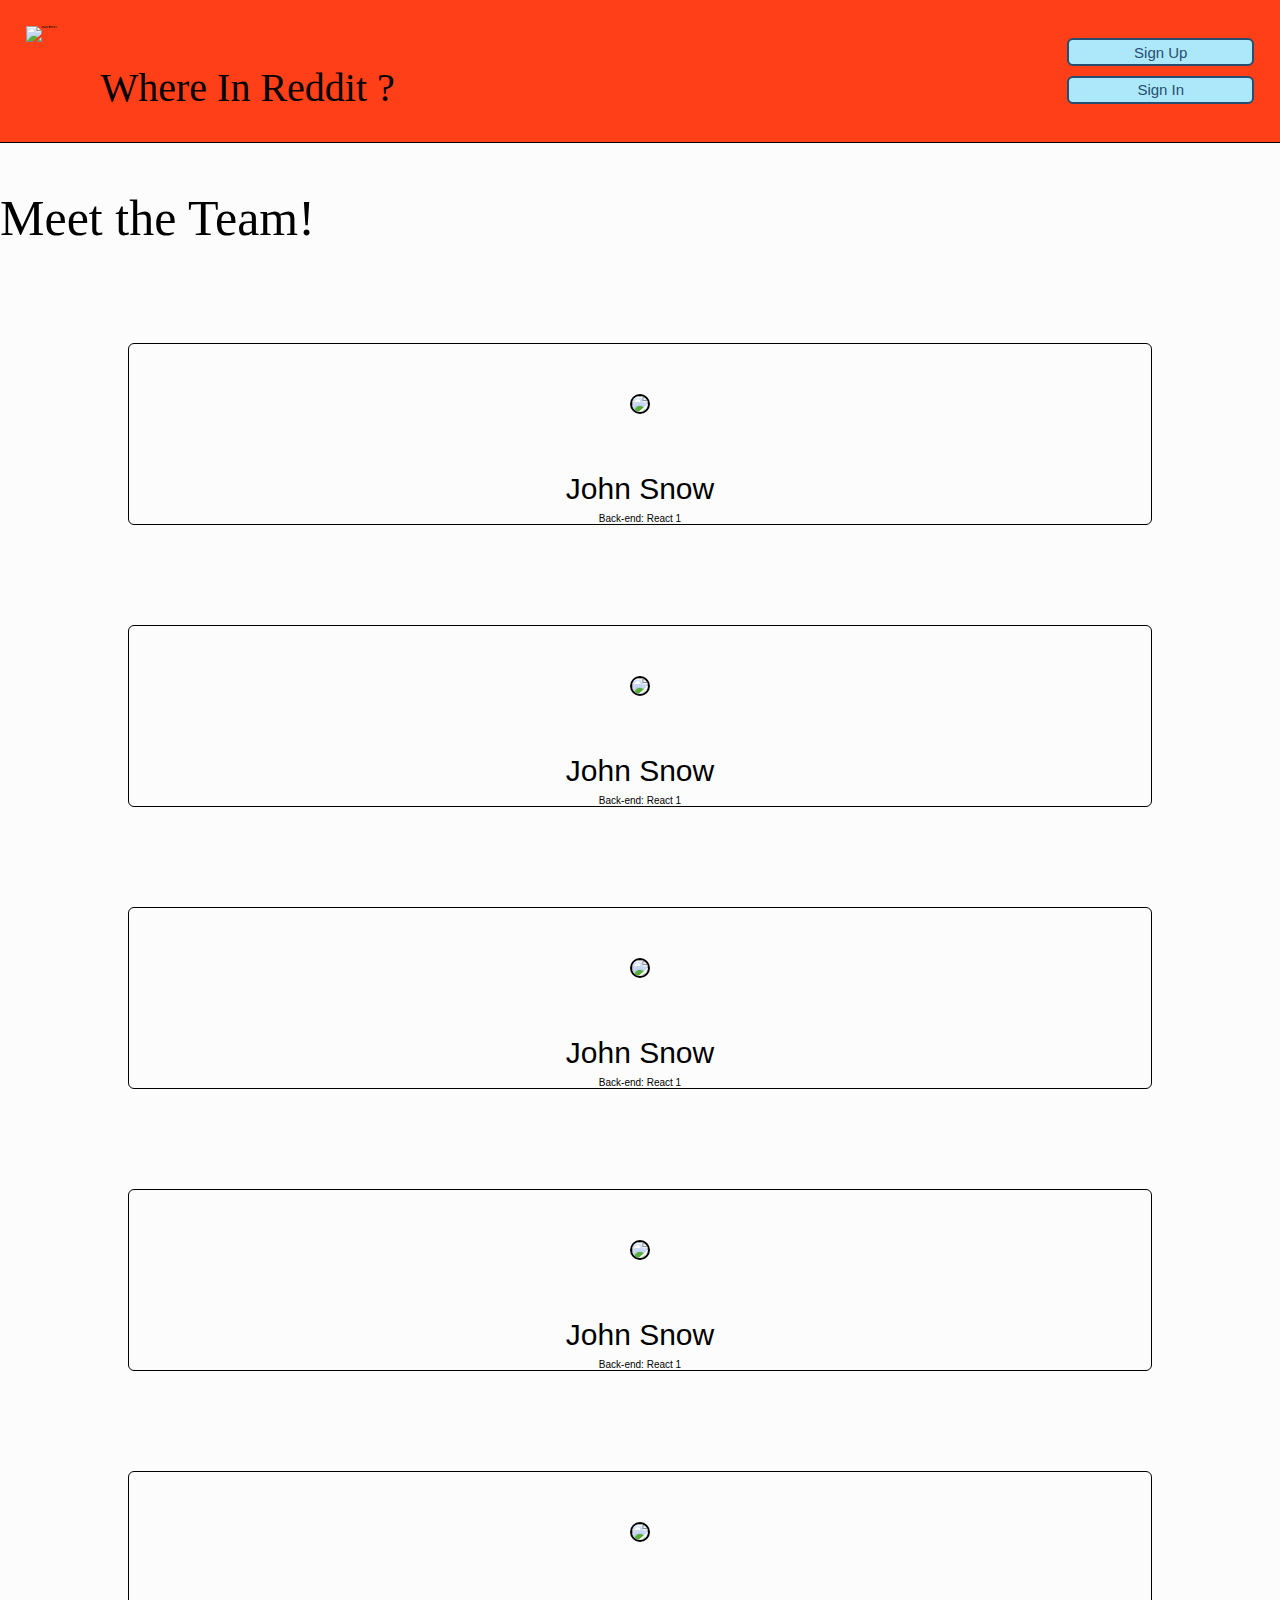
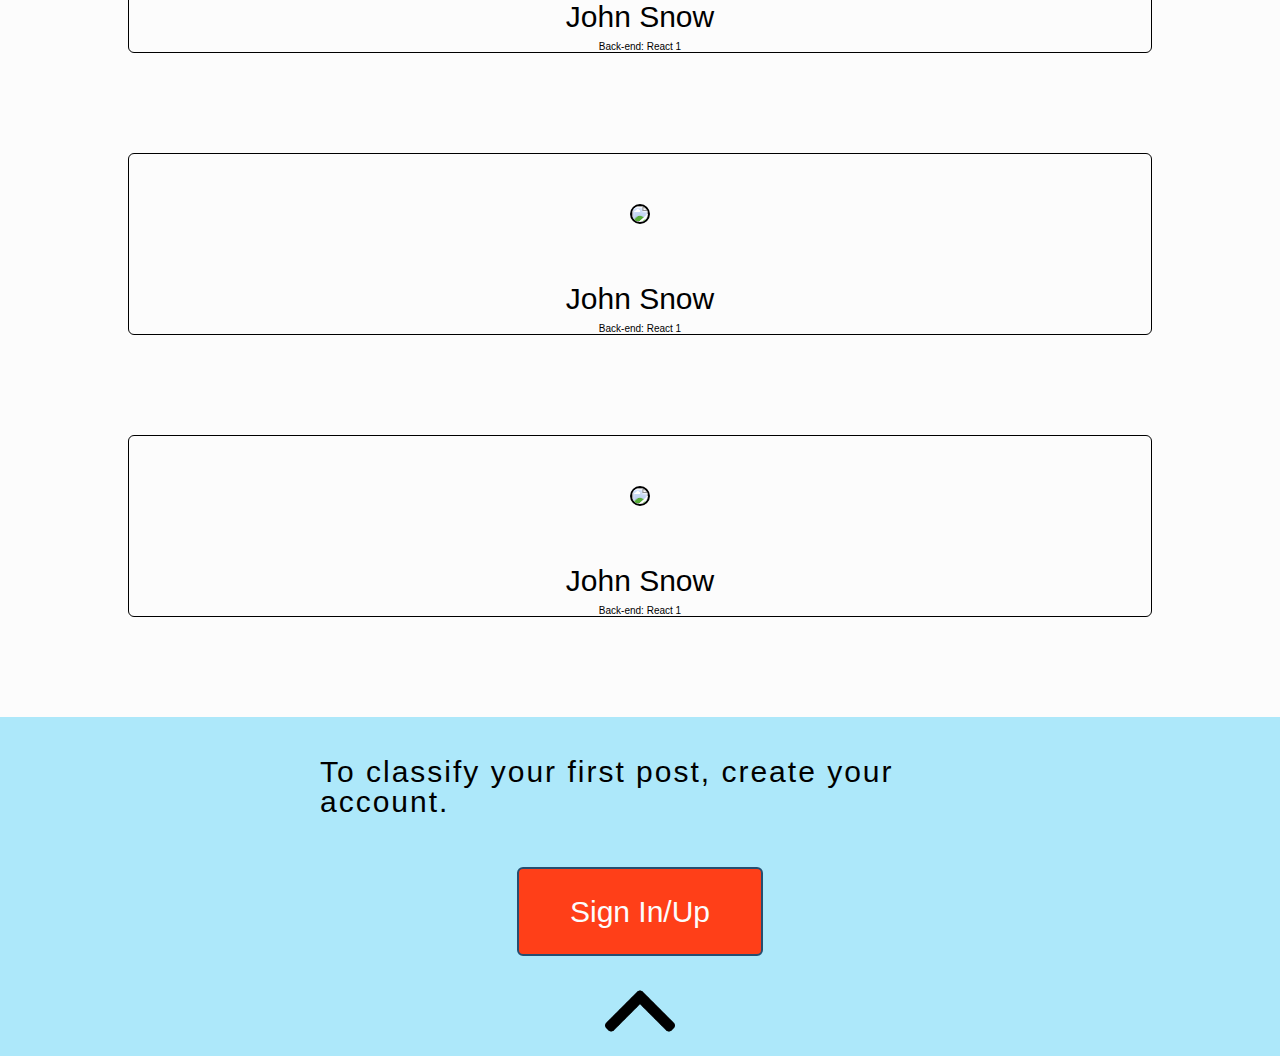
==== html/aboutUs.html @ 795eaf4c "feature frezze ready" ====
<!DOCTYPE html>
<html lang="en">
<head>
    <meta charset="UTF-8">
    <meta name="viewport" content="width=device-width, initial-scale=1.0">
    <link  rel="stylesheet" href="../css/aboutUs.css">
    <title>WhereInReddot</title>
</head>
<body>
    <header>
        <nav class="stickyBar" id='top'>
            <img src="static\img\Logos\wrv2.png" alt="lorem">
            <p>Where In Reddit ?</p>
            <div class=btnwrap>
            <button class="regis">Sign Up</button>
            <button class="logIn">Sign In</button>
            </div>
        </nav>
    </header>
    <section class="content">
        <h1>Meet the Team!</h1>
        <div class="cards">
            <img src="https://picsum.photos/200">
            <h2>John Snow</h2>
            <p>Back-end: React 1</p>
        </div>
        <div class="cards">
            <img src="https://picsum.photos/200">
            <h2>John Snow</h2>
            <p>Back-end: React 1</p>
        </div>
        <div class="cards">
            <img src="https://picsum.photos/200">
            <h2>John Snow</h2>
            <p>Back-end: React 1</p>
        </div>
        <div class="cards">
            <img src="https://picsum.photos/200">
            <h2>John Snow</h2>
            <p>Back-end: React 1</p>
        </div>
        <div class="cards">
            <img src="https://picsum.photos/200">
            <h2>John Snow</h2>
            <p>Back-end: React 1</p>
        </div>
        <div class="cards">
            <img src="https://picsum.photos/200">
            <h2>John Snow</h2>
            <p>Back-end: React 1</p>
        </div>
        <div class="cards">
            <img src="https://picsum.photos/200">
            <h2>John Snow</h2>
            <p>Back-end: React 1</p>
        </div>
    </section>
    <footer class="calltoAction">
        <h1>To classify your first post, create your account.</h1>
        <button class="singUp">Sign In/Up</button>
        <div class="backToTop"><a href="#top"><img src="/static/upArrow.png" alt=""></a></div>
    </footer>
</body>
</html>
---- css/aboutUs.css ----
@font-face {
  font-family: 'Bungee';
  font-style: normal;
  font-weight: 400;
  font-display: swap;
  src: local('Bungee'), local('Bungee-Regular'), url(https://fonts.gstatic.com/s/bungee/v5/N0bU2SZBIuF2PU_ECg.ttf) format('truetype');
}
@font-face {
  font-family: 'Open Sans';
  font-style: normal;
  font-weight: 400;
  font-display: swap;
  src: local('Open Sans Regular'), local('OpenSans-Regular'), url(https://fonts.gstatic.com/s/opensans/v17/mem8YaGs126MiZpBA-U1Ug.ttf) format('truetype');
}
@font-face {
  font-family: 'Open Sans';
  font-style: normal;
  font-weight: 600;
  font-display: swap;
  src: local('Open Sans SemiBold'), local('OpenSans-SemiBold'), url(https://fonts.gstatic.com/s/opensans/v17/mem5YaGs126MiZpBA-UNirk-VQ.ttf) format('truetype');
}
html,
body,
div,
span,
applet,
object,
iframe,
h1,
h2,
h3,
h4,
h5,
h6,
p,
blockquote,
pre,
a,
abbr,
acronym,
address,
big,
cite,
code,
del,
dfn,
em,
img,
ins,
kbd,
q,
s,
samp,
small,
strike,
strong,
sub,
sup,
tt,
var,
b,
u,
i,
center,
dl,
dt,
dd,
ol,
ul,
li,
fieldset,
form,
label,
legend,
table,
caption,
tbody,
tfoot,
thead,
tr,
th,
td,
article,
aside,
canvas,
details,
embed,
figure,
figcaption,
footer,
header,
hgroup,
menu,
nav,
output,
ruby,
section,
summary,
time,
mark,
audio,
video {
  margin: 0;
  padding: 0;
  border: 0;
  font: inherit;
  font-size: 62.5%;
  vertical-align: baseline;
  box-sizing: border-box;
}
/* HTML5 display-role reset for older browsers */
article,
aside,
details,
figcaption,
figure,
footer,
header,
hgroup,
menu,
nav,
section {
  display: block;
}
body {
  line-height: 1;
}
ol,
ul {
  list-style: none;
}
blockquote,
q {
  quotes: none;
}
blockquote:before,
blockquote:after,
q:before,
q:after {
  content: '';
  content: none;
}
table {
  border-collapse: collapse;
  border-spacing: 0;
}
p {
  display: block;
  margin-block-start: 0;
  margin-block-end: 0;
  margin-inline-start: 0px;
  margin-inline-end: 0px;
}
body {
  background-color: #FCFCFC;
  line-height: 0.1rem;
  font-family: Open Sans, sans-serif;
}
nav {
  padding: 2%;
  width: 100%;
  background-color: #ff3f18;
  border-bottom: 0.1rem solid black;
  display: flex;
  flex-direction: row;
  flex-wrap: nowrap;
  justify-content: flex-start;
  align-items: flex-start;
  align-content: flex-start;
}
nav img {
  width: 20%;
}
nav .btnwrap {
  width: 30%;
  margin: 3%;
}
nav .btnwrap .logIn {
  border: 0.2rem solid #254E70;
  border-radius: 6px;
  background-color: #ADE8FA;
  color: #254E70;
  text-decoration: none;
  padding: 2% 4%;
  font-size: 2rem;
  text-align: center;
  width: 100%;
}
nav .btnwrap .logIn:hover {
  background-color: #254E70;
  color: #ADE8FA;
  border: 0.2rem solid black;
}
nav .btnwrap .regis {
  border: 0.2rem solid #254E70;
  border-radius: 6px;
  background-color: #ADE8FA;
  color: #254E70;
  text-decoration: none;
  padding: 2% 4%;
  font-size: 2rem;
  text-align: center;
  width: 100%;
  margin-bottom: 5%;
}
nav .btnwrap .regis:hover {
  background-color: #254E70;
  color: #ADE8FA;
  border: 0.2rem solid black;
}
nav p {
  font-family: Bungee, cursive;
  font-size: 1.5rem;
  width: 51%;
  margin-block-start: 12%;
}
@media (min-width: 500px) {
  nav p {
    font-size: 2rem;
  }
}
@media (min-width: 800px) {
  nav p {
    font-size: 3.1rem;
  }
  nav .btnwrap .logIn,
  nav .btnwrap .regis {
    font-size: 4rem;
  }
}
@media (min-width: 1000px) {
  nav img {
    width: 8%;
  }
  nav .btnwrap {
    margin: 1% 0% 1% 20%;
    width: 20%;
  }
  nav .btnwrap .logIn,
  nav .btnwrap .regis {
    font-size: 1.5rem;
  }
  nav p {
    font-size: 4rem;
    margin-block-start: 5%;
    width: 77%;
  }
}
.content {
  margin: 5% display: flex; flex-direction: column; flex-wrap: wrap; justify-content: center; align-items: center; align-content: flex-start;;
}
.content h1 {
  display: block;
  width: 90%;
  font-family: Bungee, cursive;
  font-size: 5rem;
  line-height: 5rem;
  margin: 5rem 0;
}
.content .cards {
  border: 0.1rem solid black;
  border-radius: 6px;
  text-align: center;
  margin: 10rem 10%;
}
.content .cards img {
  width: 100%;
  margin: 5rem 0;
  border: 0.2rem solid black;
  border-radius: 50%;
}
.content h2 {
  font-family: Open Sans, sans-serif;
  font-size: 3rem;
  line-height: 3rem;
  margin: 1rem 0;
}
.content p {
  font-family: Open Sans, sans-serif;
  font-size: 1rem;
  line-height: 1rem;
}
footer {
  background-color: #ADE8FA;
  display: flex;
  flex-direction: column;
  flex-wrap: nowrap;
  justify-content: space-between;
  align-items: center;
  align-content: flex-start;
}
footer h1 {
  font-family: Open Sans, sans-serif;
  font-size: 2rem;
  letter-spacing: 0.2rem;
  line-height: 2rem;
  margin: 3rem 3rem;
}
footer button {
  border: 0.2rem solid #254E70;
  border-radius: 6px;
  background-color: #ff3f18;
  color: #FCFCFC;
  text-decoration: none;
  padding: 2% 4%;
  font-size: 2rem;
  text-align: center;
  margin: 1rem 0;
}
footer button:hover {
  background-color: #FCFCFC;
  color: #ff3f18;
  border: 0.2rem solid black;
}
footer .backToTop {
  margin: 1rem 0;
}
footer .backToTop img {
  width: 5rem;
  height: 5rem;
}
@media (min-width: 500px) {
  footer h1 {
    font-size: 3rem;
    line-height: 3rem;
    margin: 4rem 4rem;
  }
  footer button {
    font-size: 3rem;
  }
  footer .backToTop {
    margin: 1rem 0;
  }
  footer .backToTop img {
    width: 7rem;
    height: 7rem;
  }
}
@media (min-width: 500px) and (min-width: 800px) {
  footer h1 {
    width: 50%;
    font-size: 3rem;
  }
  footer button {
    font-size: 3rem;
  }
}
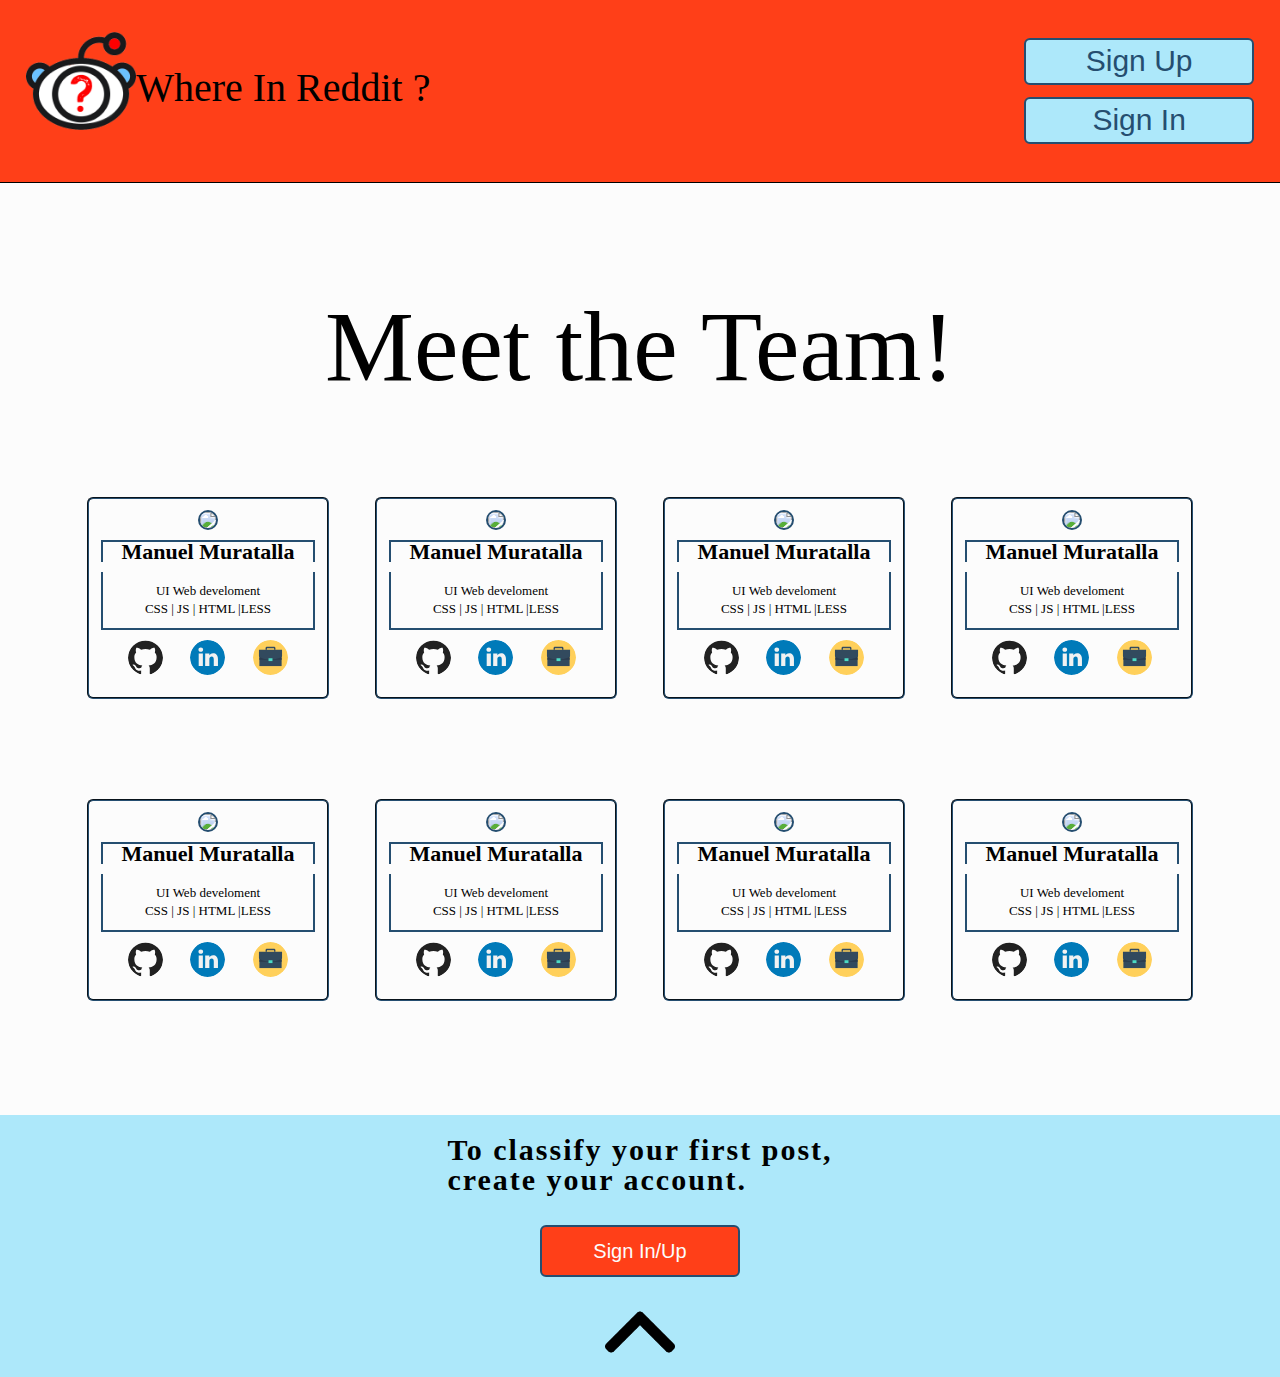
==== commit 15acd8ad: "." ====
--- a/html/aboutUs.html
+++ b/html/aboutUs.html
@@ -9,7 +9,7 @@
 <body>
     <header>
         <nav class="stickyBar" id='top'>
-            <img src="static\img\Logos\wrv2.png" alt="lorem">
+            <img src="..\static\img\Logos\wrv2.png" alt="lorem" onclick="window.location.href='../index.html'">
             <p>Where In Reddit ?</p>
             <div class=btnwrap>
             <button class="regis">Sign Up</button>
@@ -21,42 +21,88 @@
         <h1>Meet the Team!</h1>
         <div class="cards">
             <img src="https://picsum.photos/200">
-            <h2>John Snow</h2>
-            <p>Back-end: React 1</p>
+            <h2>Manuel Muratalla</h2>
+            <p>UI Web develoment <br> CSS | JS | HTML |LESS</p>
+            <div class="links">
+                <a href="https://github.com/ferror18" class="github"><img src="../static//img/icons/github.svg" alt="GitHub Profile"></a>
+                <a href="https://www.linkedin.com/in/manuel-fernando-muratalla-ochoa-4010a614a/" class="linkedin"><img src="../static//img/icons/linkedin.svg" alt="Linked In Profile"></a>
+                <a href="manuelmuratalla.com" class="portfolio"><img src="../static//img/icons/briefcase.svg" alt="Portfolio Website"></a>
+            </div>
         </div>
         <div class="cards">
             <img src="https://picsum.photos/200">
-            <h2>John Snow</h2>
-            <p>Back-end: React 1</p>
+            <h2>Manuel Muratalla</h2>
+            <p>UI Web develoment <br> CSS | JS | HTML |LESS</p>
+            <div class="links">
+                <a href="https://github.com/ferror18" class="github"><img src="../static//img/icons/github.svg" alt="GitHub Profile"></a>
+                <a href="https://www.linkedin.com/in/manuel-fernando-muratalla-ochoa-4010a614a/" class="linkedin"><img src="../static//img/icons/linkedin.svg" alt="Linked In Profile"></a>
+                <a href="manuelmuratalla.com" class="portfolio"><img src="../static//img/icons/briefcase.svg" alt="Portfolio Website"></a>
+            </div>
         </div>
         <div class="cards">
             <img src="https://picsum.photos/200">
-            <h2>John Snow</h2>
-            <p>Back-end: React 1</p>
+            <h2>Manuel Muratalla</h2>
+            <p>UI Web develoment <br> CSS | JS | HTML |LESS</p>
+            <div class="links">
+                <a href="https://github.com/ferror18" class="github"><img src="../static//img/icons/github.svg" alt="GitHub Profile"></a>
+                <a href="https://www.linkedin.com/in/manuel-fernando-muratalla-ochoa-4010a614a/" class="linkedin"><img src="../static//img/icons/linkedin.svg" alt="Linked In Profile"></a>
+                <a href="manuelmuratalla.com" class="portfolio"><img src="../static//img/icons/briefcase.svg" alt="Portfolio Website"></a>
+            </div>
         </div>
         <div class="cards">
             <img src="https://picsum.photos/200">
-            <h2>John Snow</h2>
-            <p>Back-end: React 1</p>
+            <h2>Manuel Muratalla</h2>
+            <p>UI Web develoment <br> CSS | JS | HTML |LESS</p>
+            <div class="links">
+                <a href="https://github.com/ferror18" class="github"><img src="../static//img/icons/github.svg" alt="GitHub Profile"></a>
+                <a href="https://www.linkedin.com/in/manuel-fernando-muratalla-ochoa-4010a614a/" class="linkedin"><img src="../static//img/icons/linkedin.svg" alt="Linked In Profile"></a>
+                <a href="manuelmuratalla.com" class="portfolio"><img src="../static//img/icons/briefcase.svg" alt="Portfolio Website"></a>
+            </div>
         </div>
         <div class="cards">
             <img src="https://picsum.photos/200">
-            <h2>John Snow</h2>
-            <p>Back-end: React 1</p>
+            <h2>Manuel Muratalla</h2>
+            <p>UI Web develoment <br> CSS | JS | HTML |LESS</p>
+            <div class="links">
+                <a href="https://github.com/ferror18" class="github"><img src="../static//img/icons/github.svg" alt="GitHub Profile"></a>
+                <a href="https://www.linkedin.com/in/manuel-fernando-muratalla-ochoa-4010a614a/" class="linkedin"><img src="../static//img/icons/linkedin.svg" alt="Linked In Profile"></a>
+                <a href="manuelmuratalla.com" class="portfolio"><img src="../static//img/icons/briefcase.svg" alt="Portfolio Website"></a>
+            </div>
         </div>
         <div class="cards">
             <img src="https://picsum.photos/200">
-            <h2>John Snow</h2>
-            <p>Back-end: React 1</p>
+            <h2>Manuel Muratalla</h2>
+            <p>UI Web develoment <br> CSS | JS | HTML |LESS</p>
+            <div class="links">
+                <a href="https://github.com/ferror18" class="github"><img src="../static//img/icons/github.svg" alt="GitHub Profile"></a>
+                <a href="https://www.linkedin.com/in/manuel-fernando-muratalla-ochoa-4010a614a/" class="linkedin"><img src="../static//img/icons/linkedin.svg" alt="Linked In Profile"></a>
+                <a href="manuelmuratalla.com" class="portfolio"><img src="../static//img/icons/briefcase.svg" alt="Portfolio Website"></a>
+            </div>
         </div>
         <div class="cards">
             <img src="https://picsum.photos/200">
-            <h2>John Snow</h2>
-            <p>Back-end: React 1</p>
+            <h2>Manuel Muratalla</h2>
+            <p>UI Web develoment <br> CSS | JS | HTML |LESS</p>
+            <div class="links">
+                <a href="https://github.com/ferror18" class="github"><img src="../static//img/icons/github.svg" alt="GitHub Profile"></a>
+                <a href="https://www.linkedin.com/in/manuel-fernando-muratalla-ochoa-4010a614a/" class="linkedin"><img src="../static//img/icons/linkedin.svg" alt="Linked In Profile"></a>
+                <a href="manuelmuratalla.com" class="portfolio"><img src="../static//img/icons/briefcase.svg" alt="Portfolio Website"></a>
+            </div>
         </div>
+        <div class="cards">
+            <img src="https://picsum.photos/200">
+            <h2>Manuel Muratalla</h2>
+            <p>UI Web develoment <br> CSS | JS | HTML |LESS</p>
+            <div class="links">
+                <a href="https://github.com/ferror18" class="github"><img src="../static//img/icons/github.svg" alt="GitHub Profile"></a>
+                <a href="https://www.linkedin.com/in/manuel-fernando-muratalla-ochoa-4010a614a/" class="linkedin"><img src="../static//img/icons/linkedin.svg" alt="Linked In Profile"></a>
+                <a href="manuelmuratalla.com" class="portfolio"><img src="../static//img/icons/briefcase.svg" alt="Portfolio Website"></a>
+            </div>
+        </div>
+        
     </section>
     <footer class="calltoAction">
-        <h1>To classify your first post, create your account.</h1>
+        <h1>To classify your first post,<br> create your account.</h1>
         <button class="singUp">Sign In/Up</button>
         <div class="backToTop"><a href="#top"><img src="/static/upArrow.png" alt=""></a></div>
     </footer>
--- a/css/aboutUs.css
+++ b/css/aboutUs.css
@@ -6,18 +6,18 @@
   src: local('Bungee'), local('Bungee-Regular'), url(https://fonts.gstatic.com/s/bungee/v5/N0bU2SZBIuF2PU_ECg.ttf) format('truetype');
 }
 @font-face {
-  font-family: 'Open Sans';
+  font-family: 'Roboto Slab';
   font-style: normal;
   font-weight: 400;
   font-display: swap;
-  src: local('Open Sans Regular'), local('OpenSans-Regular'), url(https://fonts.gstatic.com/s/opensans/v17/mem8YaGs126MiZpBA-U1Ug.ttf) format('truetype');
+  src: url(https://fonts.gstatic.com/s/robotoslab/v11/BngbUXZYTXPIvIBgJJSb6s3BzlRRfKOFbvjojISWaA.ttf) format('truetype');
 }
 @font-face {
-  font-family: 'Open Sans';
+  font-family: 'Roboto Slab';
   font-style: normal;
-  font-weight: 600;
+  font-weight: 900;
   font-display: swap;
-  src: local('Open Sans SemiBold'), local('OpenSans-SemiBold'), url(https://fonts.gstatic.com/s/opensans/v17/mem5YaGs126MiZpBA-UNirk-VQ.ttf) format('truetype');
+  src: url(https://fonts.gstatic.com/s/robotoslab/v11/BngbUXZYTXPIvIBgJJSb6s3BzlRRfKOFbvjoJYOWaA.ttf) format('truetype');
 }
 html,
 body,
@@ -154,7 +154,7 @@
 body {
   background-color: #FCFCFC;
   line-height: 0.1rem;
-  font-family: Open Sans, sans-serif;
+  font-family: 'Roboto Slab', serif;;
 }
 nav {
   padding: 2%;
@@ -220,25 +220,37 @@
   }
 }
 @media (min-width: 800px) {
+  nav img {
+    width: 10%;
+  }
   nav p {
     font-size: 3.1rem;
   }
+  nav .btnwrap {
+    margin: 0 3% 0 10%;
+    width: 20%;
+  }
   nav .btnwrap .logIn,
   nav .btnwrap .regis {
+    font-size: 3rem;
+  }
+  nav p {
     font-size: 4rem;
+    margin-block-start: 6%;
+    width: 77%;
   }
 }
 @media (min-width: 1000px) {
   nav img {
-    width: 8%;
+    width: 9%;
   }
   nav .btnwrap {
-    margin: 1% 0% 1% 20%;
+    margin: 1% 0% 1% 0%;
     width: 20%;
   }
   nav .btnwrap .logIn,
   nav .btnwrap .regis {
-    font-size: 1.5rem;
+    font-size: 3rem;
   }
   nav p {
     font-size: 4rem;
@@ -247,7 +259,12 @@
   }
 }
 .content {
-  margin: 5% display: flex; flex-direction: column; flex-wrap: wrap; justify-content: center; align-items: center; align-content: flex-start;;
+  display: flex;
+  flex-direction: column;
+  flex-wrap: wrap;
+  justify-content: center;
+  align-items: center;
+  align-content: flex-start;
 }
 .content h1 {
   display: block;
@@ -255,30 +272,137 @@
   font-family: Bungee, cursive;
   font-size: 5rem;
   line-height: 5rem;
-  margin: 5rem 0;
+  margin: 5rem auto;
+  text-align: center;
 }
 .content .cards {
-  border: 0.1rem solid black;
+  padding: 0 10%;
+  border: 0.2rem groove #254E70;
   border-radius: 6px;
   text-align: center;
-  margin: 10rem 10%;
+  margin: 5rem 10%;
 }
 .content .cards img {
   width: 100%;
-  margin: 5rem 0;
-  border: 0.2rem solid black;
+  margin: 2rem 0;
+  border: 0.2rem solid #254E70;
   border-radius: 50%;
 }
+.content .cards div {
+  display: flex;
+  flex-direction: row;
+  flex-wrap: nowrap;
+  justify-content: space-evenly;
+  align-items: center;
+  align-content: flex-start;
+}
+.content .cards div a img {
+  border: none;
+  max-width: 3rem;
+  height: 3rem;
+}
 .content h2 {
-  font-family: Open Sans, sans-serif;
+  font-family: 'Roboto Slab', serif;font-weight: 900;;
   font-size: 3rem;
-  line-height: 3rem;
+  line-height: 3.5rem;
   margin: 1rem 0;
+  border-left: 0.2rem solid #254E70;
+  border-right: 0.2rem solid #254E70;
+  border-top: 0.2rem solid #254E70;
 }
 .content p {
-  font-family: Open Sans, sans-serif;
-  font-size: 1rem;
-  line-height: 1rem;
+  font-family: 'Roboto Slab', serif;;
+  font-size: 1.8rem;
+  line-height: 2.5rem;
+  border-left: 0.2rem solid #254E70;
+  border-right: 0.2rem solid #254E70;
+  border-bottom: 0.2rem solid #254E70;
+  padding: 1rem 0.1rem;
+}
+@media (min-width: 500px) {
+  .content .cards {
+    padding: 0 5%;
+  }
+  .content .cards img {
+    max-width: 80%;
+  }
+  .content .cards h2 {
+    font-size: 3.7rem;
+    line-height: 4.2rem;
+  }
+  .content .cards p {
+    font-size: 2.5rem;
+    line-height: 3rem;
+  }
+}
+@media (min-width: 800px) {
+  .content {
+    display: flex;
+    flex-direction: row;
+    flex-wrap: wrap;
+    justify-content: space-between;
+    align-items: center;
+    align-content: flex-start;
+  }
+  .content h1 {
+    font-size: 8rem;
+    line-height: 10rem;
+  }
+  .content .cards {
+    width: 40%;
+    margin: 5rem 5%;
+  }
+  .content .cards img {
+    max-width: 100%;
+  }
+  .content .cards h2 {
+    font-size: 4rem;
+    line-height: 4.5rem;
+  }
+  .content .cards p {
+    font-size: 2rem;
+    line-height: 2.5rem;
+  }
+}
+@media (min-width: 1000px) {
+  .content {
+    margin: 5% 5%;
+  }
+  .content h1 {
+    font-size: 10rem;
+  }
+  .content .cards {
+    justify-content: space-evenly;
+    padding: 1%;
+    width: 21%;
+    margin: 5rem 2%;
+  }
+  .content .cards img {
+    max-width: 70%;
+    margin: 0;
+  }
+  .content .cards h2 {
+    font-size: 2.2rem;
+    line-height: 2rem;
+  }
+  .content .cards p {
+    font-size: 1.3rem;
+    line-height: 1.8rem;
+  }
+  .content .cards div {
+    display: flex;
+    flex-direction: row;
+    flex-wrap: nowrap;
+    justify-content: space-evenly;
+    align-items: center;
+    align-content: flex-start;
+  }
+  .content .cards div a img {
+    border: none;
+    max-width: 3.5rem;
+    height: 3.5rem;
+    margin: 1rem 0;
+  }
 }
 footer {
   background-color: #ADE8FA;
@@ -290,11 +414,11 @@
   align-content: flex-start;
 }
 footer h1 {
-  font-family: Open Sans, sans-serif;
+  font-family: 'Roboto Slab', serif;font-weight: 900;;
   font-size: 2rem;
   letter-spacing: 0.2rem;
   line-height: 2rem;
-  margin: 3rem 3rem;
+  margin: 3rem;
 }
 footer button {
   border: 0.2rem solid #254E70;
@@ -321,9 +445,9 @@
 }
 @media (min-width: 500px) {
   footer h1 {
-    font-size: 3rem;
+    font-size: 2.8rem;
     line-height: 3rem;
-    margin: 4rem 4rem;
+    margin: 4rem;
   }
   footer button {
     font-size: 3rem;
@@ -336,12 +460,20 @@
     height: 7rem;
   }
 }
-@media (min-width: 500px) and (min-width: 800px) {
+@media (min-width: 800px) {
   footer h1 {
-    width: 50%;
     font-size: 3rem;
+    margin: 2rem;
   }
   footer button {
-    font-size: 3rem;
-  }
-}
+    font-size: 2rem;
+  }
+}
+@media (min-width: 1000px) {
+  footer button {
+    padding: 1% 4%;
+  }
+  footer h1 {
+    margin: 2rem;
+  }
+}
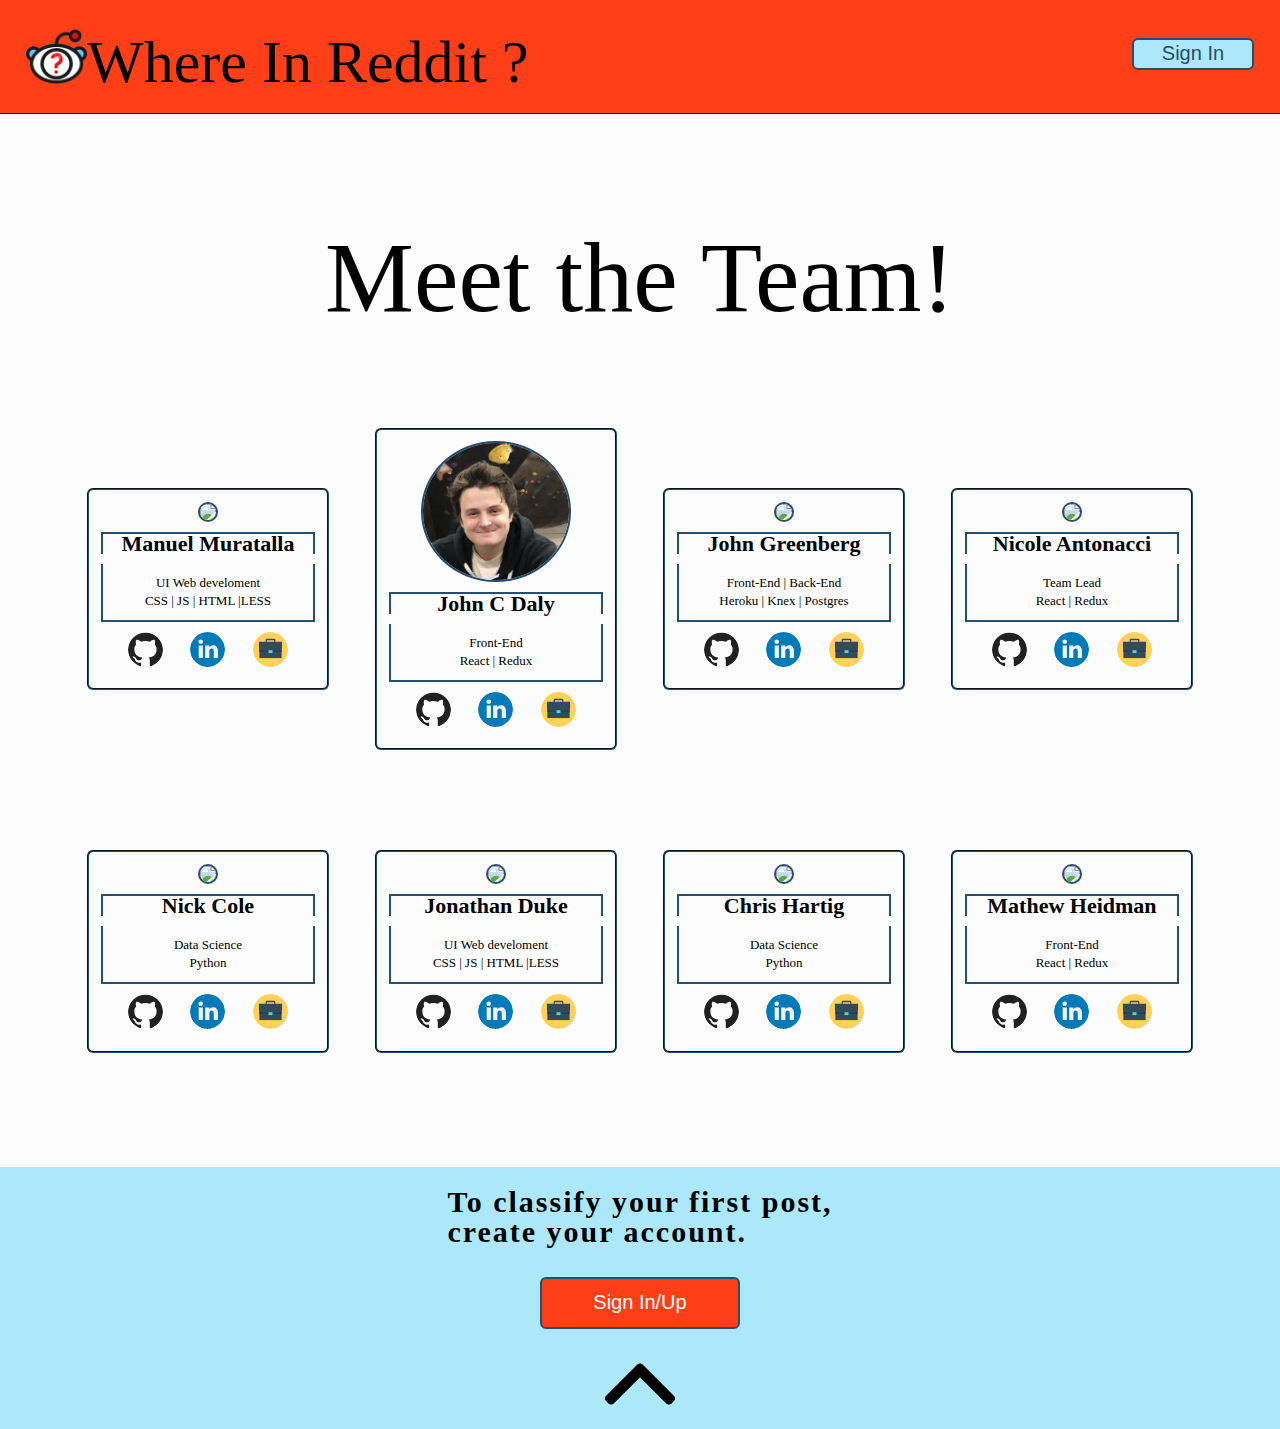
==== commit 69e5294e: "Final commit added @media 1400px and images" ====
--- a/html/aboutUs.html
+++ b/html/aboutUs.html
@@ -12,98 +12,98 @@
             <img src="..\static\img\Logos\wrv2.png" alt="lorem" onclick="window.location.href='../index.html'">
             <p>Where In Reddit ?</p>
             <div class=btnwrap>
-            <button class="regis">Sign Up</button>
-            <button class="logIn">Sign In</button>
+            <!-- <button class="regis">A</button> -->
+            <button class="logIn" onclick="window.open('https://distracted-hermann-5231fb.netlify.app/')">Sign In</button>
             </div>
         </nav>
     </header>
     <section class="content">
         <h1>Meet the Team!</h1>
         <div class="cards">
-            <img src="https://picsum.photos/200">
+            <img src="https://ca.slack-edge.com/ESZCHB482-W0123RU151V-ffba83afb622-512">
             <h2>Manuel Muratalla</h2>
             <p>UI Web develoment <br> CSS | JS | HTML |LESS</p>
             <div class="links">
-                <a href="https://github.com/ferror18" class="github"><img src="../static//img/icons/github.svg" alt="GitHub Profile"></a>
+                <a href="https://github.com/BW-Post-Here-01/UI" class="github"><img src="../static//img/icons/github.svg" alt="GitHub Profile"></a>
                 <a href="https://www.linkedin.com/in/manuel-fernando-muratalla-ochoa-4010a614a/" class="linkedin"><img src="../static//img/icons/linkedin.svg" alt="Linked In Profile"></a>
                 <a href="manuelmuratalla.com" class="portfolio"><img src="../static//img/icons/briefcase.svg" alt="Portfolio Website"></a>
             </div>
         </div>
         <div class="cards">
+            <img src="../static/img/sections/johnCDaly.JPG">
+            <h2>John C Daly</h2>
+            <p>Front-End<br>React | Redux </p>
+            <div class="links">
+                <a href="https://github.com/BW-Post-Here-01/front-end" class="github"><img src="../static//img/icons/github.svg" alt="GitHub Profile"></a>
+                <a href="" class="linkedin"><img src="../static//img/icons/linkedin.svg" alt="Linked In Profile"></a>
+                <a href="" class="portfolio"><img src="../static//img/icons/briefcase.svg" alt="Portfolio Website"></a>
+            </div>
+        </div>
+        <div class="cards">
             <img src="https://picsum.photos/200">
-            <h2>Manuel Muratalla</h2>
-            <p>UI Web develoment <br> CSS | JS | HTML |LESS</p>
+            <h2>John Greenberg</h2>
+            <p>Front-End | Back-End<br>Heroku | Knex | Postgres</p>
             <div class="links">
-                <a href="https://github.com/ferror18" class="github"><img src="../static//img/icons/github.svg" alt="GitHub Profile"></a>
+                <a href="https://github.com/BW-Post-Here-01/back-end" class="github"><img src="../static//img/icons/github.svg" alt="GitHub Profile"></a>
+                <a href="" class="linkedin"><img src="../static//img/icons/linkedin.svg" alt="Linked In Profile"></a>
+                <a href="manuelmuratalla.com" class="portfolio"><img src="../static//img/icons/briefcase.svg" alt="Portfolio Website"></a>
+            </div>
+        </div>
+        <div class="cards">
+            <img src="https://ca.slack-edge.com/ESZCHB482-W012JPWD03V-87a0c282b8db-512">
+            <h2>Nicole Antonacci</h2>
+            <p>Team Lead <br> React | Redux</p>
+            <div class="links">
+                <a href="https://github.com/BW-Post-Here-01" class="github"><img src="../static//img/icons/github.svg" alt="GitHub Profile"></a>
                 <a href="https://www.linkedin.com/in/manuel-fernando-muratalla-ochoa-4010a614a/" class="linkedin"><img src="../static//img/icons/linkedin.svg" alt="Linked In Profile"></a>
                 <a href="manuelmuratalla.com" class="portfolio"><img src="../static//img/icons/briefcase.svg" alt="Portfolio Website"></a>
             </div>
         </div>
         <div class="cards">
-            <img src="https://picsum.photos/200">
-            <h2>Manuel Muratalla</h2>
-            <p>UI Web develoment <br> CSS | JS | HTML |LESS</p>
+            <img src="https://ca.slack-edge.com/ESZCHB482-W012BRRKPJS-50e36cc967e0-512">
+            <h2>Nick Cole</h2>
+            <p>Data Science <br> Python </p>
             <div class="links">
-                <a href="https://github.com/ferror18" class="github"><img src="../static//img/icons/github.svg" alt="GitHub Profile"></a>
+                <a href="https://github.com/BW-Post-Here-01/DS" class="github"><img src="../static//img/icons/github.svg" alt="GitHub Profile"></a>
                 <a href="https://www.linkedin.com/in/manuel-fernando-muratalla-ochoa-4010a614a/" class="linkedin"><img src="../static//img/icons/linkedin.svg" alt="Linked In Profile"></a>
                 <a href="manuelmuratalla.com" class="portfolio"><img src="../static//img/icons/briefcase.svg" alt="Portfolio Website"></a>
             </div>
         </div>
         <div class="cards">
-            <img src="https://picsum.photos/200">
-            <h2>Manuel Muratalla</h2>
+            <img src="https://ca.slack-edge.com/ESZCHB482-W012BRSKSSJ-7c0297765102-512">
+            <h2>Jonathan Duke</h2>
             <p>UI Web develoment <br> CSS | JS | HTML |LESS</p>
             <div class="links">
-                <a href="https://github.com/ferror18" class="github"><img src="../static//img/icons/github.svg" alt="GitHub Profile"></a>
-                <a href="https://www.linkedin.com/in/manuel-fernando-muratalla-ochoa-4010a614a/" class="linkedin"><img src="../static//img/icons/linkedin.svg" alt="Linked In Profile"></a>
-                <a href="manuelmuratalla.com" class="portfolio"><img src="../static//img/icons/briefcase.svg" alt="Portfolio Website"></a>
+                <a href="https://github.com/BW-Post-Here-01/DS" class="github"><img src="../static//img/icons/github.svg" alt="GitHub Profile"></a>
+                <a href="https://www.linkedin.com/in/jonduke90/" class="linkedin"><img src="../static//img/icons/linkedin.svg" alt="Linked In Profile"></a>
+                <a href="https://jonduke.github.io/" class="portfolio"><img src="../static//img/icons/briefcase.svg" alt="Portfolio Website"></a>
             </div>
         </div>
         <div class="cards">
             <img src="https://picsum.photos/200">
-            <h2>Manuel Muratalla</h2>
-            <p>UI Web develoment <br> CSS | JS | HTML |LESS</p>
+            <h2>Chris Hartig</h2>
+            <p> Data Science <br> Python </p>
             <div class="links">
-                <a href="https://github.com/ferror18" class="github"><img src="../static//img/icons/github.svg" alt="GitHub Profile"></a>
-                <a href="https://www.linkedin.com/in/manuel-fernando-muratalla-ochoa-4010a614a/" class="linkedin"><img src="../static//img/icons/linkedin.svg" alt="Linked In Profile"></a>
-                <a href="manuelmuratalla.com" class="portfolio"><img src="../static//img/icons/briefcase.svg" alt="Portfolio Website"></a>
+                <a href="" class="https://github.com/BW-Post-Here-01/front-end"><img src="../static//img/icons/github.svg" alt="GitHub Profile"></a>
+                <a href="" class="linkedin"><img src="../static//img/icons/linkedin.svg" alt="Linked In Profile"></a>
+                <a href="" class="portfolio"><img src="../static//img/icons/briefcase.svg" alt="Portfolio Website"></a>
             </div>
         </div>
         <div class="cards">
-            <img src="https://picsum.photos/200">
-            <h2>Manuel Muratalla</h2>
-            <p>UI Web develoment <br> CSS | JS | HTML |LESS</p>
+            <img src="https://ca.slack-edge.com/ESZCHB482-W0123RSLDPH-d2120e4e1289-24">
+            <h2>Mathew Heidman</h2>
+            <p> Front-End <br> React | Redux</p>
             <div class="links">
-                <a href="https://github.com/ferror18" class="github"><img src="../static//img/icons/github.svg" alt="GitHub Profile"></a>
-                <a href="https://www.linkedin.com/in/manuel-fernando-muratalla-ochoa-4010a614a/" class="linkedin"><img src="../static//img/icons/linkedin.svg" alt="Linked In Profile"></a>
-                <a href="manuelmuratalla.com" class="portfolio"><img src="../static//img/icons/briefcase.svg" alt="Portfolio Website"></a>
-            </div>
-        </div>
-        <div class="cards">
-            <img src="https://picsum.photos/200">
-            <h2>Manuel Muratalla</h2>
-            <p>UI Web develoment <br> CSS | JS | HTML |LESS</p>
-            <div class="links">
-                <a href="https://github.com/ferror18" class="github"><img src="../static//img/icons/github.svg" alt="GitHub Profile"></a>
-                <a href="https://www.linkedin.com/in/manuel-fernando-muratalla-ochoa-4010a614a/" class="linkedin"><img src="../static//img/icons/linkedin.svg" alt="Linked In Profile"></a>
-                <a href="manuelmuratalla.com" class="portfolio"><img src="../static//img/icons/briefcase.svg" alt="Portfolio Website"></a>
-            </div>
-        </div>
-        <div class="cards">
-            <img src="https://picsum.photos/200">
-            <h2>Manuel Muratalla</h2>
-            <p>UI Web develoment <br> CSS | JS | HTML |LESS</p>
-            <div class="links">
-                <a href="https://github.com/ferror18" class="github"><img src="../static//img/icons/github.svg" alt="GitHub Profile"></a>
-                <a href="https://www.linkedin.com/in/manuel-fernando-muratalla-ochoa-4010a614a/" class="linkedin"><img src="../static//img/icons/linkedin.svg" alt="Linked In Profile"></a>
-                <a href="manuelmuratalla.com" class="portfolio"><img src="../static//img/icons/briefcase.svg" alt="Portfolio Website"></a>
+                <a href="https://github.com/BW-Post-Here-01/front-end" class="github"><img src="../static//img/icons/github.svg" alt="GitHub Profile"></a>
+                <a href="" class="linkedin"><img src="../static//img/icons/linkedin.svg" alt="Linked In Profile"></a>
+                <a href="" class="portfolio"><img src="../static//img/icons/briefcase.svg" alt="Portfolio Website"></a>
             </div>
         </div>
         
     </section>
     <footer class="calltoAction">
         <h1>To classify your first post,<br> create your account.</h1>
-        <button class="singUp">Sign In/Up</button>
+        <button class="singUp" onclick="window.open('https://distracted-hermann-5231fb.netlify.app/')">Sign In/Up</button>
         <div class="backToTop"><a href="#top"><img src="/static/upArrow.png" alt=""></a></div>
     </footer>
 </body>
--- a/css/aboutUs.css
+++ b/css/aboutUs.css
@@ -227,7 +227,7 @@
     font-size: 3.1rem;
   }
   nav .btnwrap {
-    margin: 0 3% 0 10%;
+    margin: 3% 3% 3% 10%;
     width: 20%;
   }
   nav .btnwrap .logIn,
@@ -255,6 +255,24 @@
   nav p {
     font-size: 4rem;
     margin-block-start: 5%;
+    width: 77%;
+  }
+}
+@media (min-width: 1000px) {
+  nav img {
+    width: 5%;
+  }
+  nav .btnwrap {
+    margin: 1% 0% 1% 8%;
+    width: 10%;
+  }
+  nav .btnwrap .logIn,
+  nav .btnwrap .regis {
+    font-size: 2rem;
+  }
+  nav p {
+    font-size: 6rem;
+    margin-block-start: 3%;
     width: 77%;
   }
 }
@@ -404,6 +422,46 @@
     margin: 1rem 0;
   }
 }
+@media (min-width: 1400px) {
+  .content {
+    margin: 5% 5%;
+  }
+  .content h1 {
+    font-size: 10rem;
+  }
+  .content .cards {
+    justify-content: space-evenly;
+    padding: 1%;
+    width: 21%;
+    margin: 5rem 2%;
+  }
+  .content .cards img {
+    max-width: 70%;
+    margin: 5% 0;
+  }
+  .content .cards h2 {
+    font-size: 3rem;
+    line-height: 3rem;
+  }
+  .content .cards p {
+    font-size: 2rem;
+    line-height: 2.5rem;
+  }
+  .content .cards div {
+    display: flex;
+    flex-direction: row;
+    flex-wrap: nowrap;
+    justify-content: space-evenly;
+    align-items: center;
+    align-content: flex-start;
+  }
+  .content .cards div a img {
+    border: none;
+    max-width: 3.5rem;
+    height: 3.5rem;
+    margin: 3rem 0;
+  }
+}
 footer {
   background-color: #ADE8FA;
   display: flex;
@@ -415,7 +473,7 @@
 }
 footer h1 {
   font-family: 'Roboto Slab', serif;font-weight: 900;;
-  font-size: 2rem;
+  font-size: 1.8rem;
   letter-spacing: 0.2rem;
   line-height: 2rem;
   margin: 3rem;
@@ -477,3 +535,14 @@
     margin: 2rem;
   }
 }
+@media (min-width: 1400px) {
+  footer button {
+    padding: 0.5%;
+    font-size: 3rem;
+  }
+  footer h1 {
+    margin: 2rem;
+    font-size: 4rem;
+    line-height: 4rem;
+  }
+}
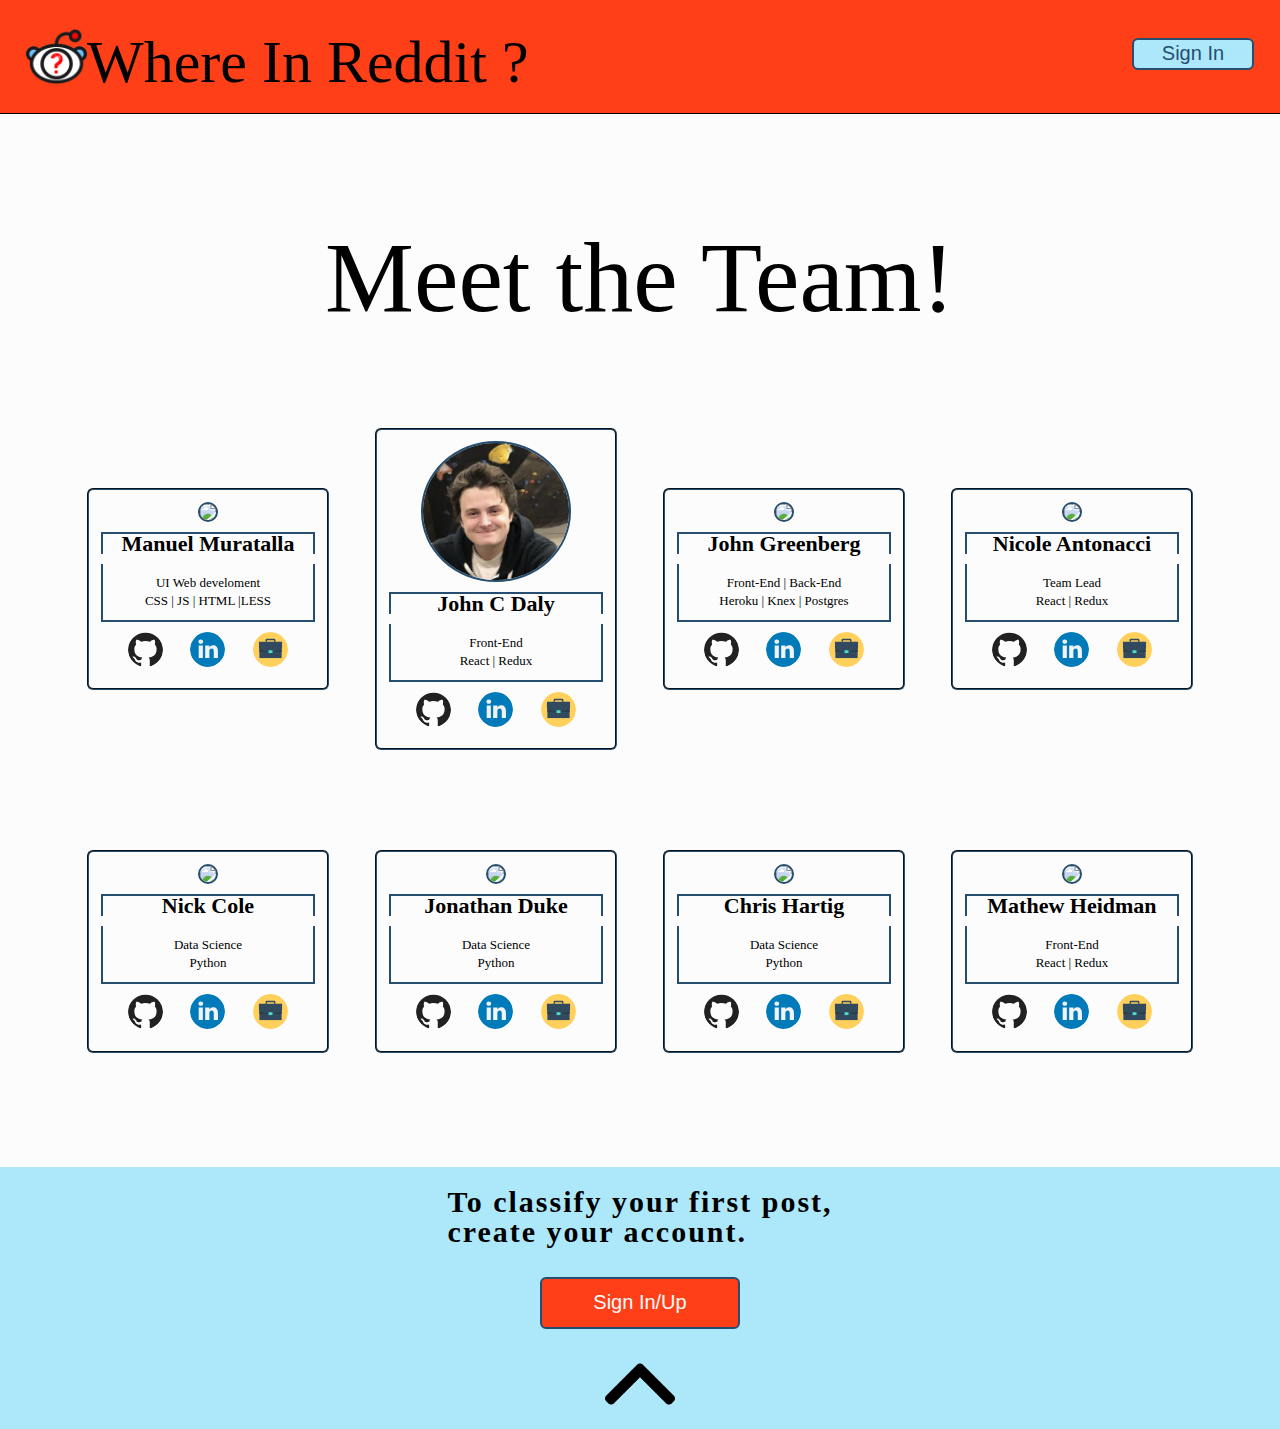
==== commit a29519d9: "jonatahn is not a web ui dev" ====
--- a/html/aboutUs.html
+++ b/html/aboutUs.html
@@ -72,7 +72,7 @@
         <div class="cards">
             <img src="https://ca.slack-edge.com/ESZCHB482-W012BRSKSSJ-7c0297765102-512">
             <h2>Jonathan Duke</h2>
-            <p>UI Web develoment <br> CSS | JS | HTML |LESS</p>
+            <p> Data Science <br> Python </p>
             <div class="links">
                 <a href="https://github.com/BW-Post-Here-01/DS" class="github"><img src="../static//img/icons/github.svg" alt="GitHub Profile"></a>
                 <a href="https://www.linkedin.com/in/jonduke90/" class="linkedin"><img src="../static//img/icons/linkedin.svg" alt="Linked In Profile"></a>
